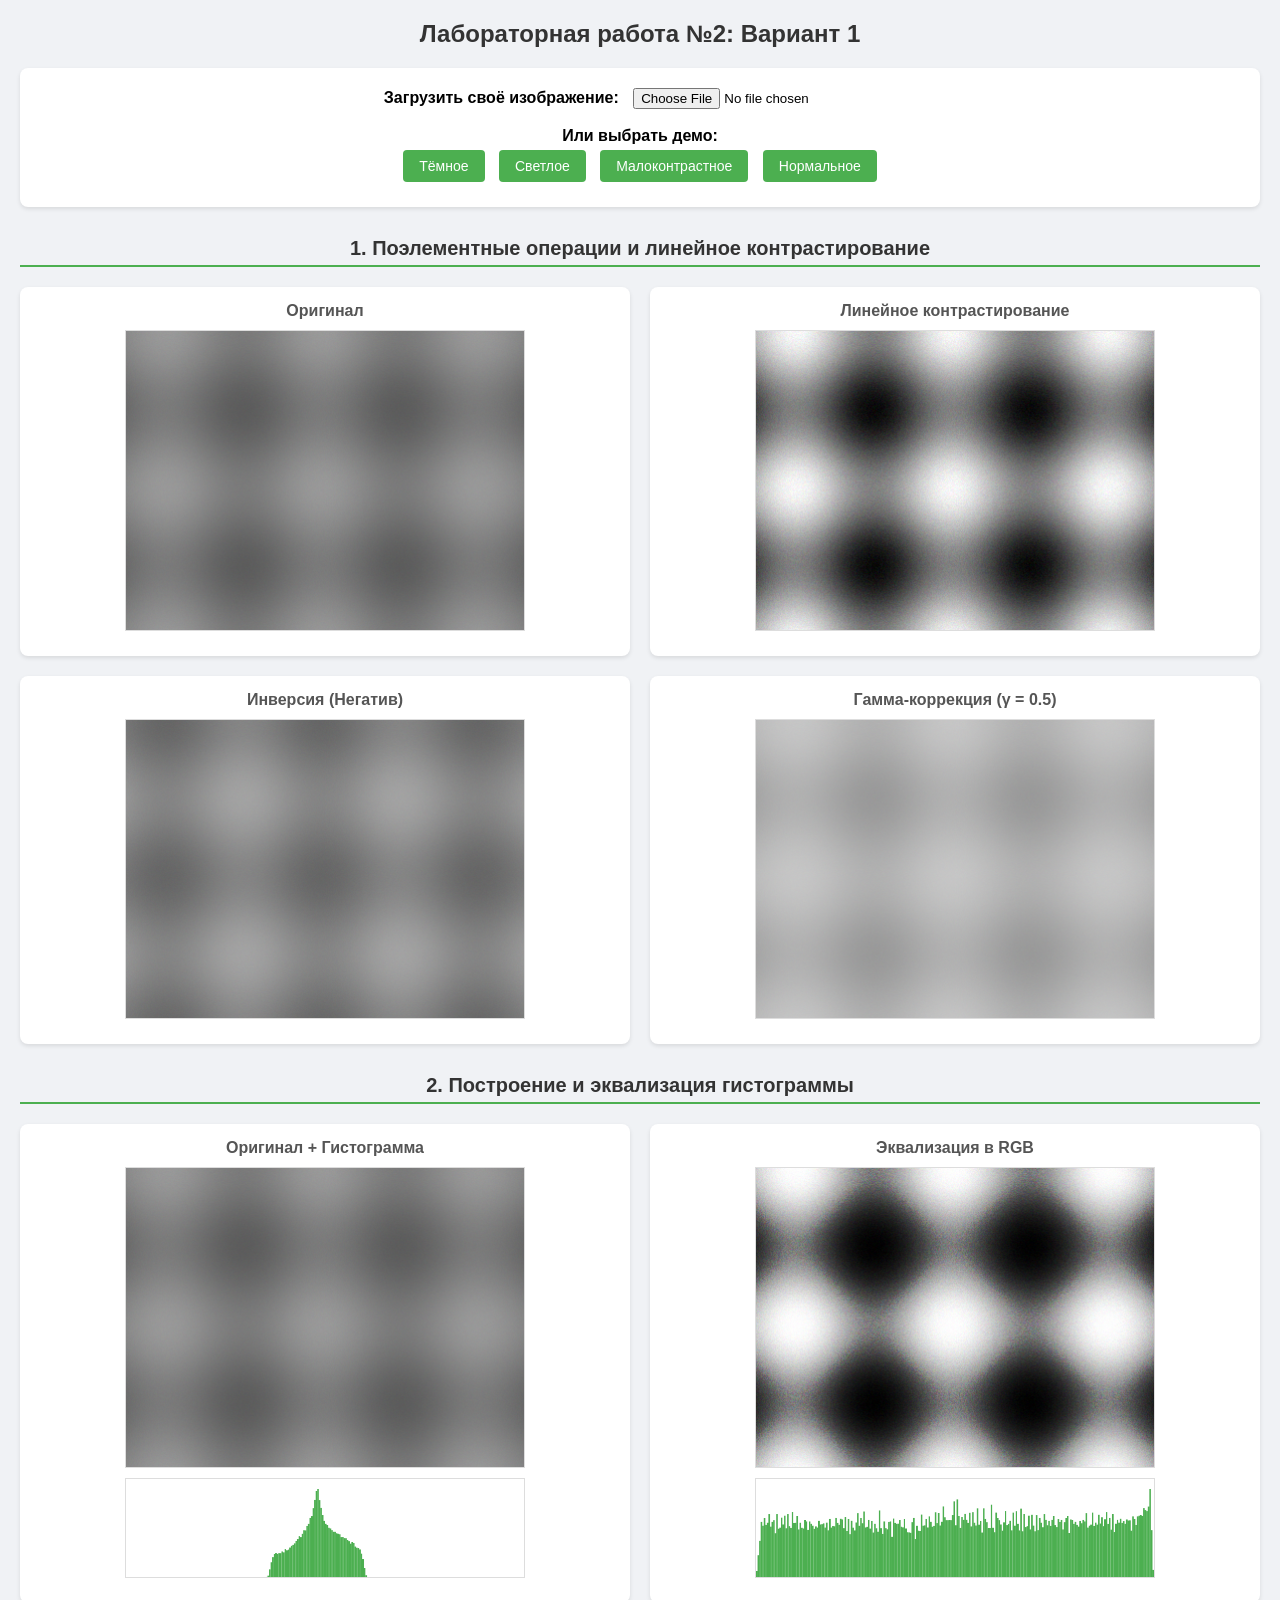
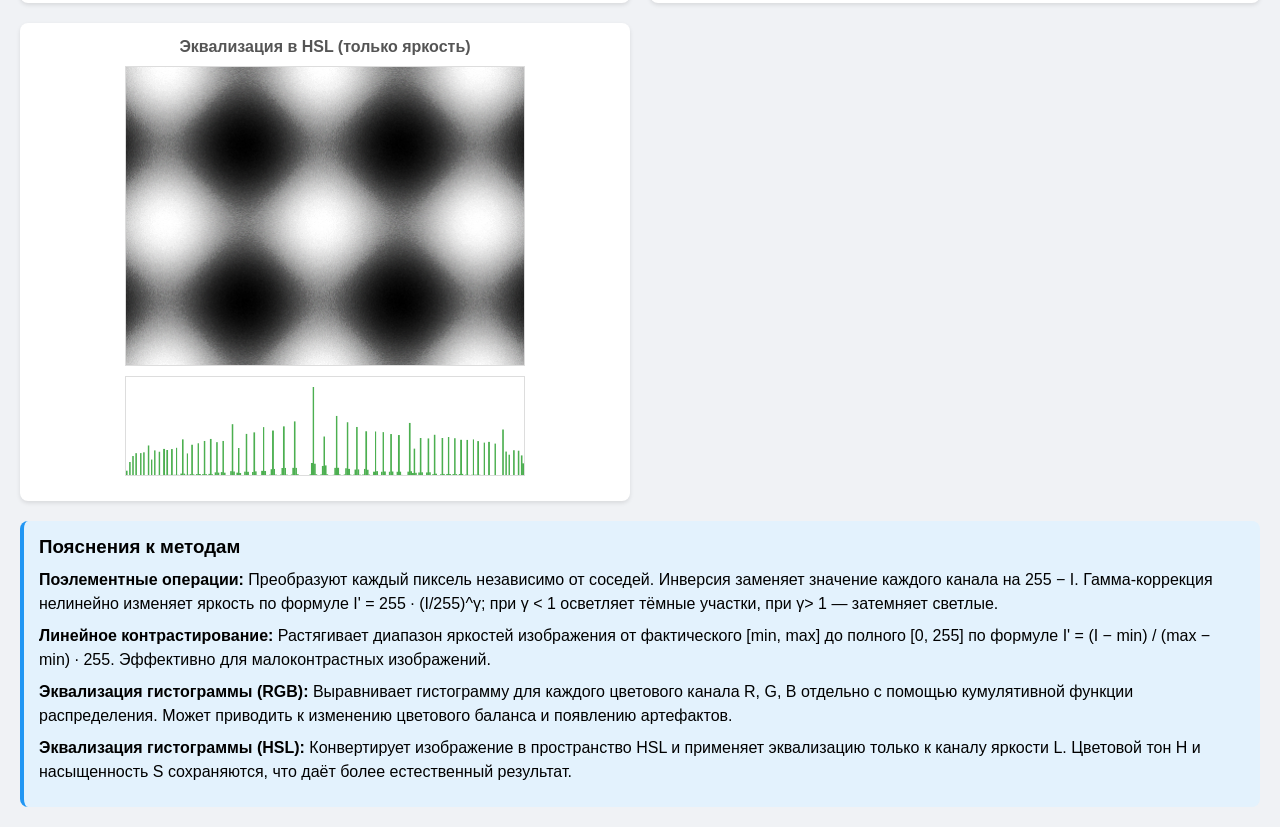
==== lab2/lab2.html @ b7b8774b "v2" ====
<!DOCTYPE html>
<html lang="ru">

<head>
    <meta charset="UTF-8">
    <title>Лаб 2: Обработка изображений (Вариант 1)</title>
    <style>
        * {
            box-sizing: border-box;
            margin: 0;
            padding: 0;
        }

        body {
            font-family: Arial, sans-serif;
            background: #f0f2f5;
            padding: 20px;
        }

        h1,
        h2 {
            text-align: center;
            margin-bottom: 20px;
            color: #333;
        }

        h1 {
            font-size: 24px;
        }

        h2 {
            margin-top: 30px;
            font-size: 20px;
            border-bottom: 2px solid #4CAF50;
            padding-bottom: 5px;
        }

        .container {
            max-width: 1400px;
            margin: 0 auto;
        }

        .controls {
            background: white;
            padding: 20px;
            border-radius: 8px;
            margin-bottom: 20px;
            box-shadow: 0 2px 4px rgba(0, 0, 0, 0.1);
            text-align: center;
        }

        .controls label {
            font-weight: bold;
            margin-right: 10px;
        }

        .controls input[type="file"] {
            margin-right: 10px;
        }

        .controls button {
            padding: 8px 16px;
            margin: 5px;
            border: none;
            border-radius: 4px;
            font-size: 14px;
            cursor: pointer;
            color: white;
        }

        .btn-demo {
            background: #4CAF50;
        }

        .btn-demo:hover {
            background: #45a049;
        }

        .btn-upload {
            background: #2196F3;
        }

        .btn-upload:hover {
            background: #1976D2;
        }

        .results {
            display: grid;
            grid-template-columns: repeat(2, 1fr);
            gap: 20px;
        }

        .result-card {
            background: white;
            padding: 15px;
            border-radius: 8px;
            box-shadow: 0 2px 4px rgba(0, 0, 0, 0.1);
            text-align: center;
        }

        .result-card h3 {
            margin-bottom: 10px;
            color: #555;
            font-size: 16px;
        }

        .result-card canvas {
            width: 100%;
            max-width: 400px;
            display: block;
            margin: 0 auto 10px;
            border: 1px solid #ddd;
        }

        .histogram {
            width: 100%;
            height: 100px;
            display: block;
            margin: 0 auto;
        }

        .info {
            background: #e3f2fd;
            padding: 15px;
            border-radius: 8px;
            margin-top: 20px;
            border-left: 4px solid #2196F3;
        }

        .info h3 {
            margin-bottom: 10px;
        }

        .info p {
            margin-bottom: 8px;
            line-height: 1.5;
        }
    </style>
</head>

<body>
    <div class="container">
        <h1>Лабораторная работа №2: Вариант 1</h1>

        <div class="controls">
            <label>Загрузить своё изображение:</label>
            <input type="file" id="fileInput" accept="image/*">
            <button class="btn-demo" onclick="loadSaved()" style="display: none;" id="savedBtn">Моё изображение</button>
            <br><br>
            <span style="font-weight: bold;">Или выбрать демо:</span><br>
            <button class="btn-demo" onclick="loadDemo('dark')">Тёмное</button>
            <button class="btn-demo" onclick="loadDemo('bright')">Светлое</button>
            <button class="btn-demo" onclick="loadDemo('lowcontrast')">Малоконтрастное</button>
            <button class="btn-demo" onclick="loadDemo('normal')">Нормальное</button>
        </div>

        <h2>1. Поэлементные операции и линейное контрастирование</h2>
        <div class="results">
            <div class="result-card">
                <h3>Оригинал</h3>
                <canvas id="origCanvas1"></canvas>
            </div>
            <div class="result-card">
                <h3>Линейное контрастирование</h3>
                <canvas id="linearCanvas"></canvas>
            </div>
            <div class="result-card">
                <h3>Инверсия (Негатив)</h3>
                <canvas id="invertCanvas"></canvas>
            </div>
            <div class="result-card">
                <h3>Гамма-коррекция (γ = 0.5)</h3>
                <canvas id="gammaCanvas"></canvas>
            </div>
        </div>

        <h2>2. Построение и эквализация гистограммы</h2>
        <div class="results">
            <div class="result-card">
                <h3>Оригинал + Гистограмма</h3>
                <canvas id="origCanvas2"></canvas>
                <canvas id="origHist" class="histogram"></canvas>
            </div>
            <div class="result-card">
                <h3>Эквализация в RGB</h3>
                <canvas id="rgbCanvas"></canvas>
                <canvas id="rgbHist" class="histogram"></canvas>
            </div>
            <div class="result-card">
                <h3>Эквализация в HSL (только яркость)</h3>
                <canvas id="hslCanvas"></canvas>
                <canvas id="hslHist" class="histogram"></canvas>
            </div>
        </div>

        <div class="info">
            <h3>Пояснения к методам</h3>
            <p><b>Поэлементные операции:</b> Преобразуют каждый пиксель независимо от соседей. Инверсия заменяет
                значение каждого канала на 255 − I. Гамма-коррекция нелинейно изменяет яркость по формуле I' = 255 ·
                (I/255)^γ; при γ < 1 осветляет тёмные участки, при γ> 1 — затемняет светлые.</p>
            <p><b>Линейное контрастирование:</b> Растягивает диапазон яркостей изображения от фактического [min, max] до
                полного [0, 255] по формуле I' = (I − min) / (max − min) · 255. Эффективно для малоконтрастных
                изображений.</p>
            <p><b>Эквализация гистограммы (RGB):</b> Выравнивает гистограмму для каждого цветового канала R, G, B
                отдельно с помощью кумулятивной функции распределения. Может приводить к изменению цветового баланса и
                появлению артефактов.</p>
            <p><b>Эквализация гистограммы (HSL):</b> Конвертирует изображение в пространство HSL и применяет эквализацию
                только к каналу яркости L. Цветовой тон H и насыщенность S сохраняются, что даёт более естественный
                результат.</p>
        </div>
    </div>

    <script src="lab2.js"></script>
</body>

</html>
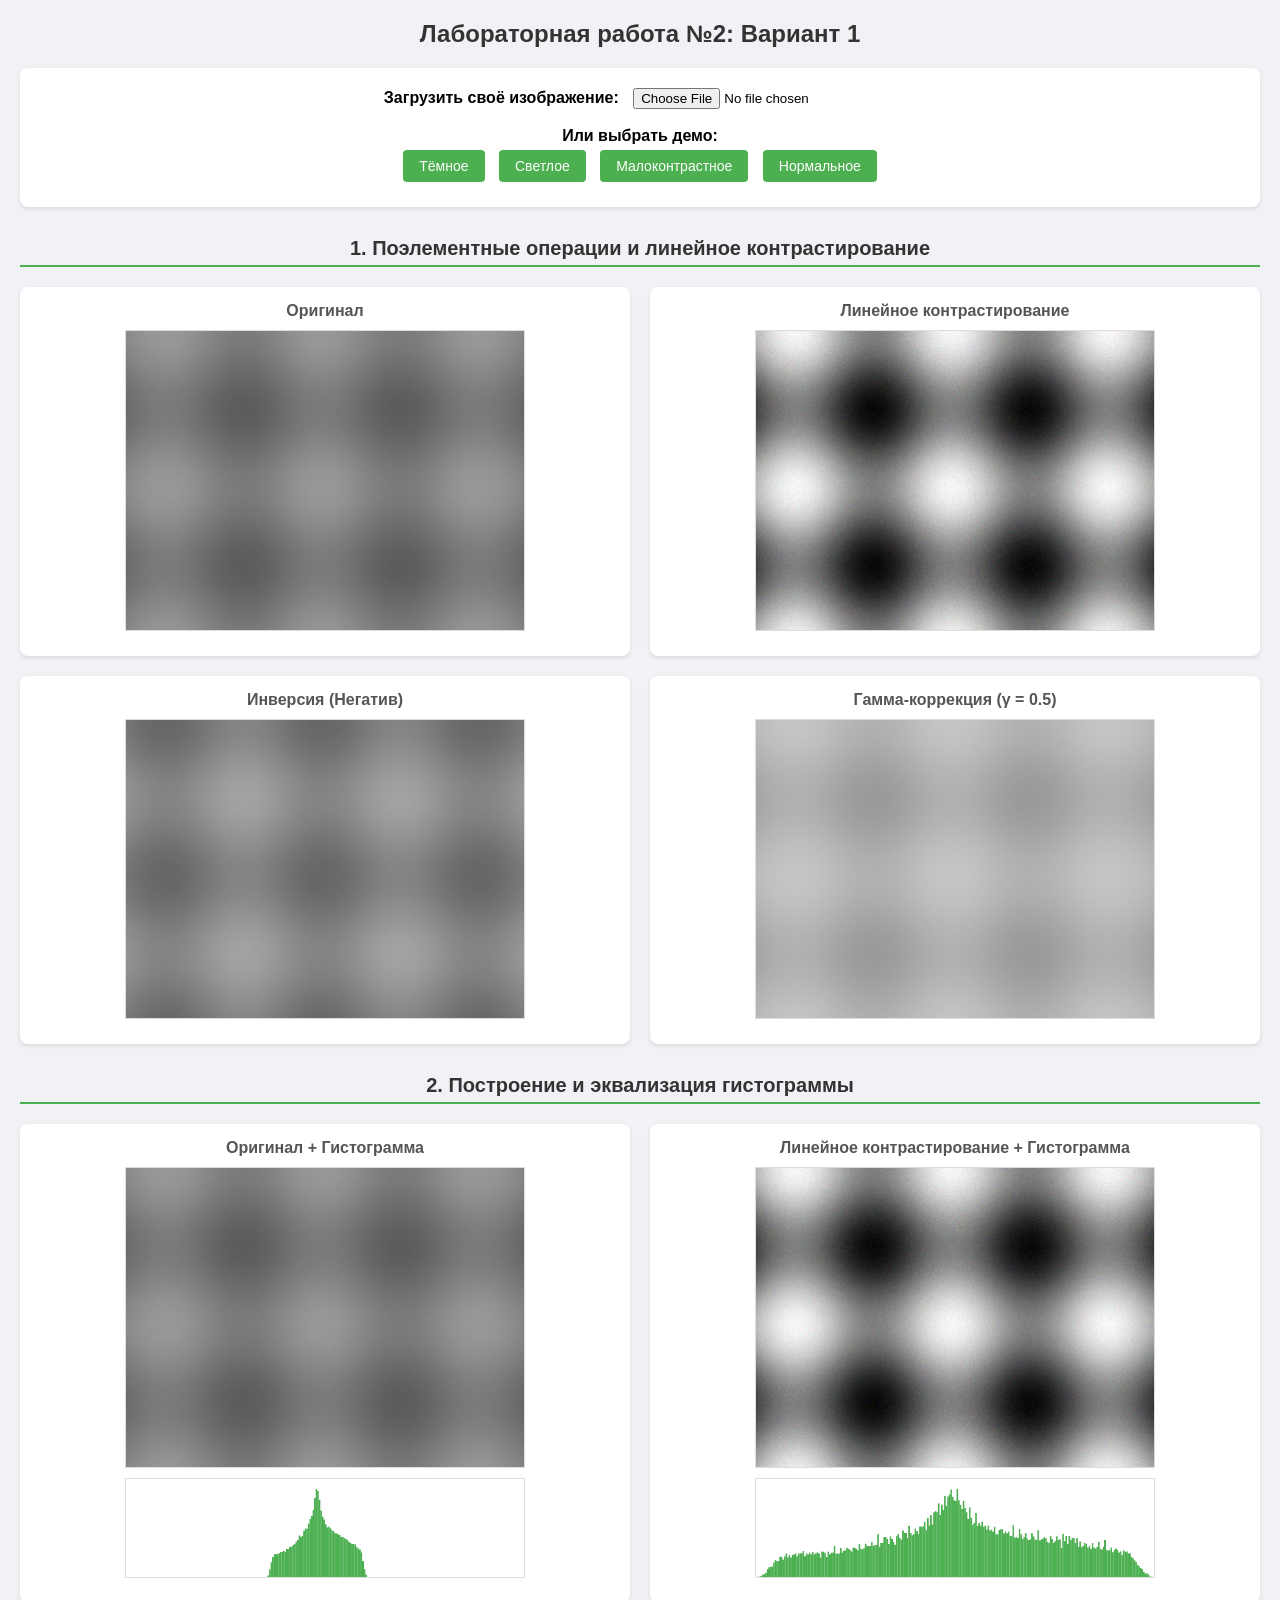
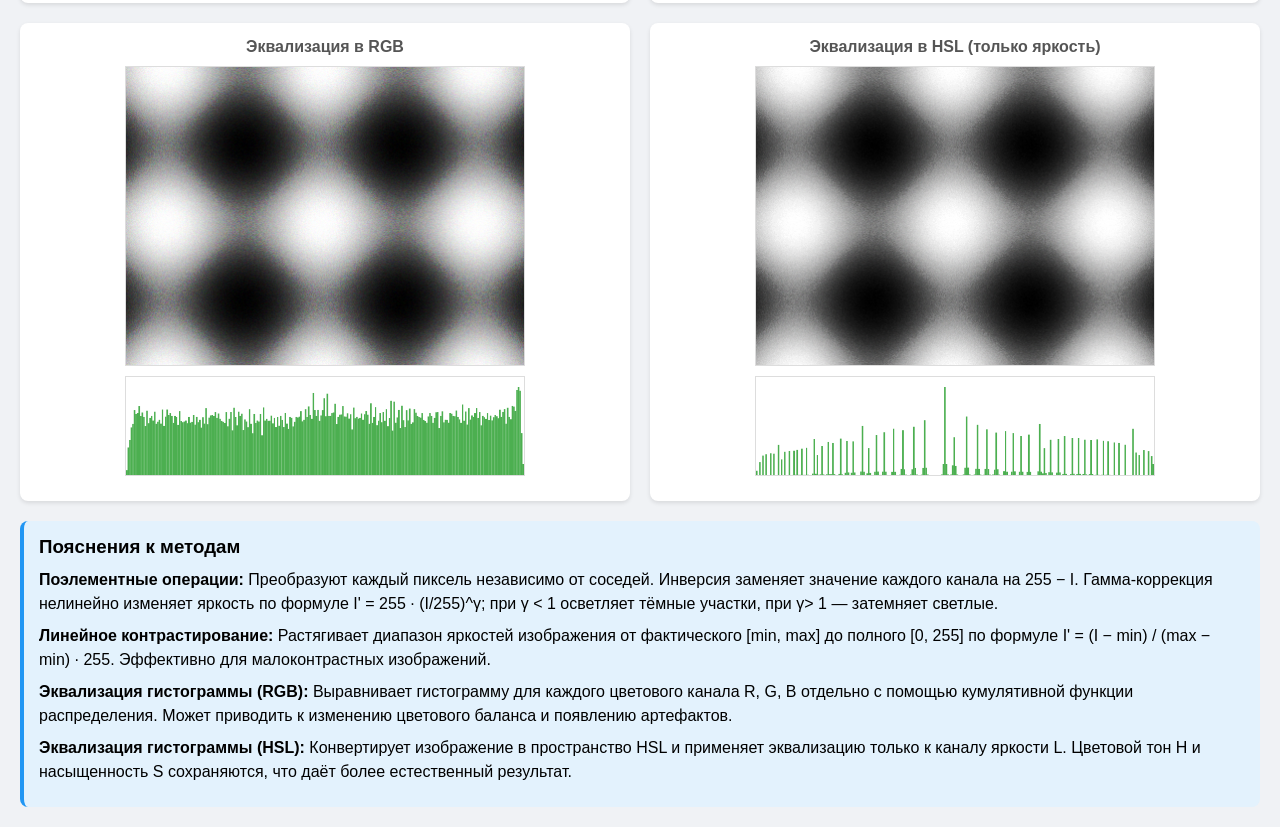
==== commit 6a6dc702: "v2.1" ====
--- a/lab2/lab2.html
+++ b/lab2/lab2.html
@@ -180,6 +180,11 @@
                 <h3>Оригинал + Гистограмма</h3>
                 <canvas id="origCanvas2"></canvas>
                 <canvas id="origHist" class="histogram"></canvas>
+            </div>
+            <div class="result-card">
+                <h3>Линейное контрастирование + Гистограмма</h3>
+                <canvas id="linearCanvas2"></canvas>
+                <canvas id="linearHist2" class="histogram"></canvas>
             </div>
             <div class="result-card">
                 <h3>Эквализация в RGB</h3>
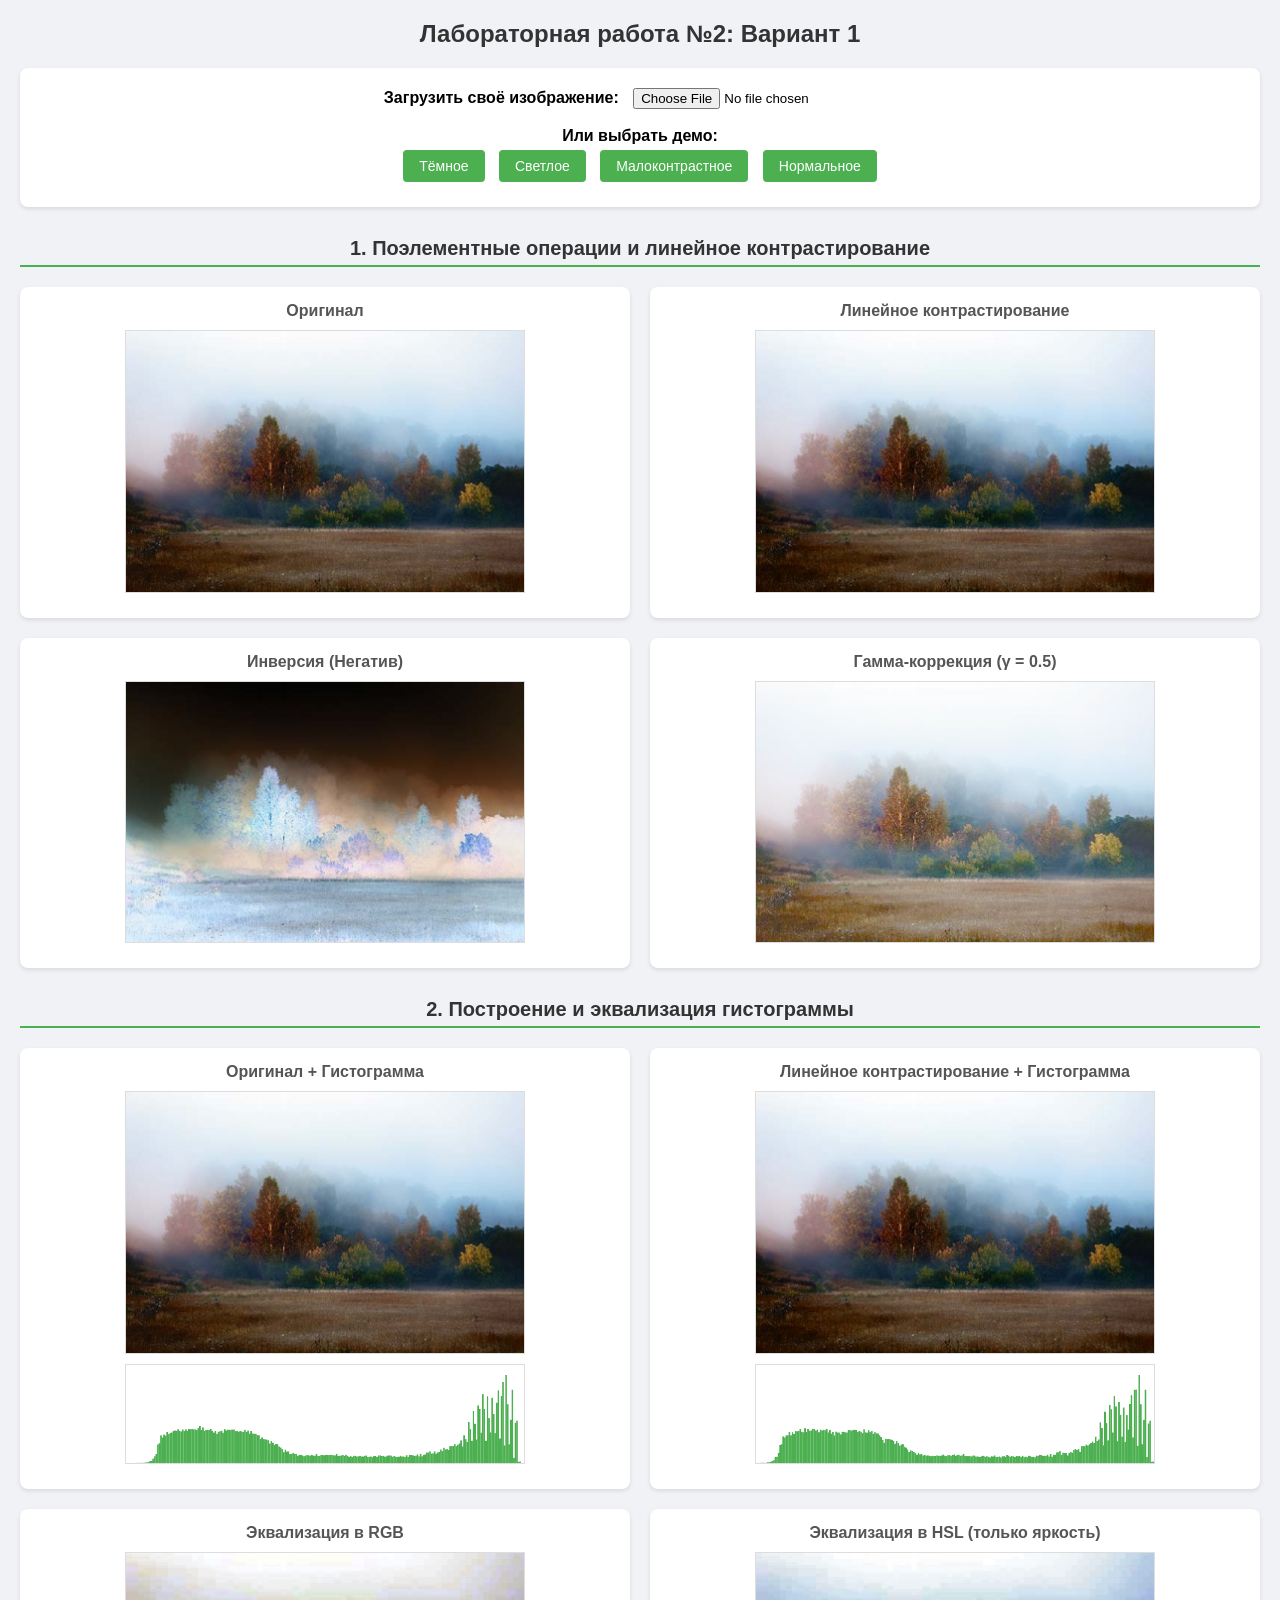
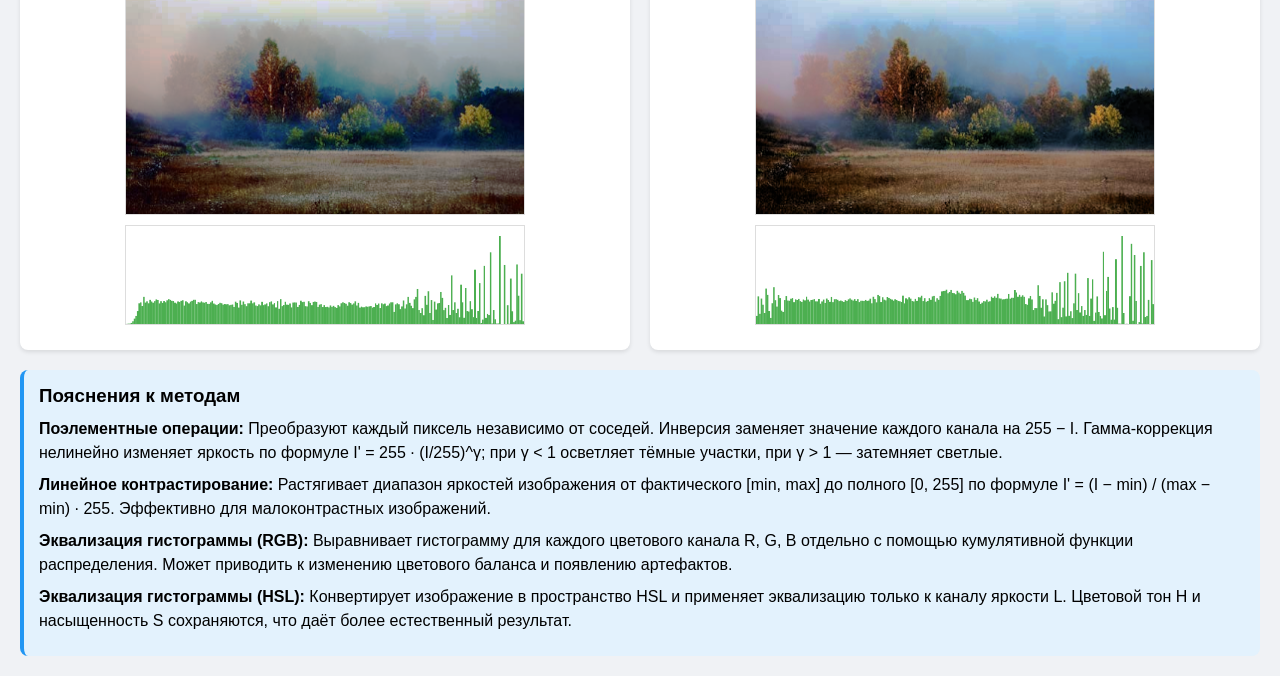
==== commit 8143c7cd: "v3" ====
--- a/lab2/lab2.html
+++ b/lab2/lab2.html
@@ -1,157 +1,52 @@
 <!DOCTYPE html>
 <html lang="ru">
-
 <head>
     <meta charset="UTF-8">
     <title>Лаб 2: Обработка изображений (Вариант 1)</title>
     <style>
-        * {
-            box-sizing: border-box;
-            margin: 0;
-            padding: 0;
-        }
-
-        body {
-            font-family: Arial, sans-serif;
-            background: #f0f2f5;
-            padding: 20px;
-        }
-
-        h1,
-        h2 {
-            text-align: center;
-            margin-bottom: 20px;
-            color: #333;
-        }
-
-        h1 {
-            font-size: 24px;
-        }
-
-        h2 {
-            margin-top: 30px;
-            font-size: 20px;
-            border-bottom: 2px solid #4CAF50;
-            padding-bottom: 5px;
-        }
-
-        .container {
-            max-width: 1400px;
-            margin: 0 auto;
-        }
-
-        .controls {
-            background: white;
-            padding: 20px;
-            border-radius: 8px;
-            margin-bottom: 20px;
-            box-shadow: 0 2px 4px rgba(0, 0, 0, 0.1);
-            text-align: center;
-        }
-
-        .controls label {
-            font-weight: bold;
-            margin-right: 10px;
-        }
-
-        .controls input[type="file"] {
-            margin-right: 10px;
-        }
-
-        .controls button {
-            padding: 8px 16px;
-            margin: 5px;
-            border: none;
-            border-radius: 4px;
-            font-size: 14px;
-            cursor: pointer;
-            color: white;
-        }
-
-        .btn-demo {
-            background: #4CAF50;
-        }
-
-        .btn-demo:hover {
-            background: #45a049;
-        }
-
-        .btn-upload {
-            background: #2196F3;
-        }
-
-        .btn-upload:hover {
-            background: #1976D2;
-        }
-
-        .results {
-            display: grid;
-            grid-template-columns: repeat(2, 1fr);
-            gap: 20px;
-        }
-
-        .result-card {
-            background: white;
-            padding: 15px;
-            border-radius: 8px;
-            box-shadow: 0 2px 4px rgba(0, 0, 0, 0.1);
-            text-align: center;
-        }
-
-        .result-card h3 {
-            margin-bottom: 10px;
-            color: #555;
-            font-size: 16px;
-        }
-
-        .result-card canvas {
-            width: 100%;
-            max-width: 400px;
-            display: block;
-            margin: 0 auto 10px;
-            border: 1px solid #ddd;
-        }
-
-        .histogram {
-            width: 100%;
-            height: 100px;
-            display: block;
-            margin: 0 auto;
-        }
-
-        .info {
-            background: #e3f2fd;
-            padding: 15px;
-            border-radius: 8px;
-            margin-top: 20px;
-            border-left: 4px solid #2196F3;
-        }
-
-        .info h3 {
-            margin-bottom: 10px;
-        }
-
-        .info p {
-            margin-bottom: 8px;
-            line-height: 1.5;
-        }
+        * { box-sizing: border-box; margin: 0; padding: 0; }
+        body { font-family: Arial, sans-serif; background: #f0f2f5; padding: 20px; }
+        h1, h2 { text-align: center; margin-bottom: 20px; color: #333; }
+        h1 { font-size: 24px; }
+        h2 { margin-top: 30px; font-size: 20px; border-bottom: 2px solid #4CAF50; padding-bottom: 5px; }
+        .container { max-width: 1400px; margin: 0 auto; }
+        .controls { background: white; padding: 20px; border-radius: 8px; margin-bottom: 20px; 
+                    box-shadow: 0 2px 4px rgba(0,0,0,0.1); text-align: center; }
+        .controls label { font-weight: bold; margin-right: 10px; }
+        .controls input[type="file"] { margin-right: 10px; }
+        .controls button { padding: 8px 16px; margin: 5px; border: none; border-radius: 4px; 
+                           font-size: 14px; cursor: pointer; color: white; }
+        .btn-demo { background: #4CAF50; }
+        .btn-demo:hover { background: #45a049; }
+        .btn-upload { background: #2196F3; }
+        .btn-upload:hover { background: #1976D2; }
+        .results { display: grid; grid-template-columns: repeat(2, 1fr); gap: 20px; }
+        .result-card { background: white; padding: 15px; border-radius: 8px; 
+                       box-shadow: 0 2px 4px rgba(0,0,0,0.1); text-align: center; }
+        .result-card h3 { margin-bottom: 10px; color: #555; font-size: 16px; }
+        .result-card canvas { width: 100%; max-width: 400px; display: block; margin: 0 auto 10px; 
+                              border: 1px solid #ddd; }
+        .histogram { width: 100%; height: 100px; display: block; margin: 0 auto; }
+        .info { background: #e3f2fd; padding: 15px; border-radius: 8px; margin-top: 20px; 
+                border-left: 4px solid #2196F3; }
+        .info h3 { margin-bottom: 10px; }
+        .info p { margin-bottom: 8px; line-height: 1.5; }
     </style>
 </head>
-
 <body>
     <div class="container">
         <h1>Лабораторная работа №2: Вариант 1</h1>
-
+        
         <div class="controls">
             <label>Загрузить своё изображение:</label>
             <input type="file" id="fileInput" accept="image/*">
-            <button class="btn-demo" onclick="loadSaved()" style="display: none;" id="savedBtn">Моё изображение</button>
+            <button class="btn-upload" onclick="loadSaved()" style="display: none;" id="savedBtn">Моё изображение</button>
             <br><br>
             <span style="font-weight: bold;">Или выбрать демо:</span><br>
-            <button class="btn-demo" onclick="loadDemo('dark')">Тёмное</button>
-            <button class="btn-demo" onclick="loadDemo('bright')">Светлое</button>
-            <button class="btn-demo" onclick="loadDemo('lowcontrast')">Малоконтрастное</button>
-            <button class="btn-demo" onclick="loadDemo('normal')">Нормальное</button>
+            <button class="btn-demo" onclick="loadDemo('Тёмное.webp')">Тёмное</button>
+            <button class="btn-demo" onclick="loadDemo('Светлое.jpg')">Светлое</button>
+            <button class="btn-demo" onclick="loadDemo('Малоконтрастное.jpg')">Малоконтрастное</button>
+            <button class="btn-demo" onclick="loadDemo('Нормальное.avif')">Нормальное</button>
         </div>
 
         <h2>1. Поэлементные операции и линейное контрастирование</h2>
@@ -200,22 +95,13 @@
 
         <div class="info">
             <h3>Пояснения к методам</h3>
-            <p><b>Поэлементные операции:</b> Преобразуют каждый пиксель независимо от соседей. Инверсия заменяет
-                значение каждого канала на 255 − I. Гамма-коррекция нелинейно изменяет яркость по формуле I' = 255 ·
-                (I/255)^γ; при γ < 1 осветляет тёмные участки, при γ> 1 — затемняет светлые.</p>
-            <p><b>Линейное контрастирование:</b> Растягивает диапазон яркостей изображения от фактического [min, max] до
-                полного [0, 255] по формуле I' = (I − min) / (max − min) · 255. Эффективно для малоконтрастных
-                изображений.</p>
-            <p><b>Эквализация гистограммы (RGB):</b> Выравнивает гистограмму для каждого цветового канала R, G, B
-                отдельно с помощью кумулятивной функции распределения. Может приводить к изменению цветового баланса и
-                появлению артефактов.</p>
-            <p><b>Эквализация гистограммы (HSL):</b> Конвертирует изображение в пространство HSL и применяет эквализацию
-                только к каналу яркости L. Цветовой тон H и насыщенность S сохраняются, что даёт более естественный
-                результат.</p>
+            <p><b>Поэлементные операции:</b> Преобразуют каждый пиксель независимо от соседей. Инверсия заменяет значение каждого канала на 255 − I. Гамма-коррекция нелинейно изменяет яркость по формуле I' = 255 · (I/255)^γ; при γ < 1 осветляет тёмные участки, при γ > 1 — затемняет светлые.</p>
+            <p><b>Линейное контрастирование:</b> Растягивает диапазон яркостей изображения от фактического [min, max] до полного [0, 255] по формуле I' = (I − min) / (max − min) · 255. Эффективно для малоконтрастных изображений.</p>
+            <p><b>Эквализация гистограммы (RGB):</b> Выравнивает гистограмму для каждого цветового канала R, G, B отдельно с помощью кумулятивной функции распределения. Может приводить к изменению цветового баланса и появлению артефактов.</p>
+            <p><b>Эквализация гистограммы (HSL):</b> Конвертирует изображение в пространство HSL и применяет эквализацию только к каналу яркости L. Цветовой тон H и насыщенность S сохраняются, что даёт более естественный результат.</p>
         </div>
     </div>
 
     <script src="lab2.js"></script>
 </body>
-
 </html>
